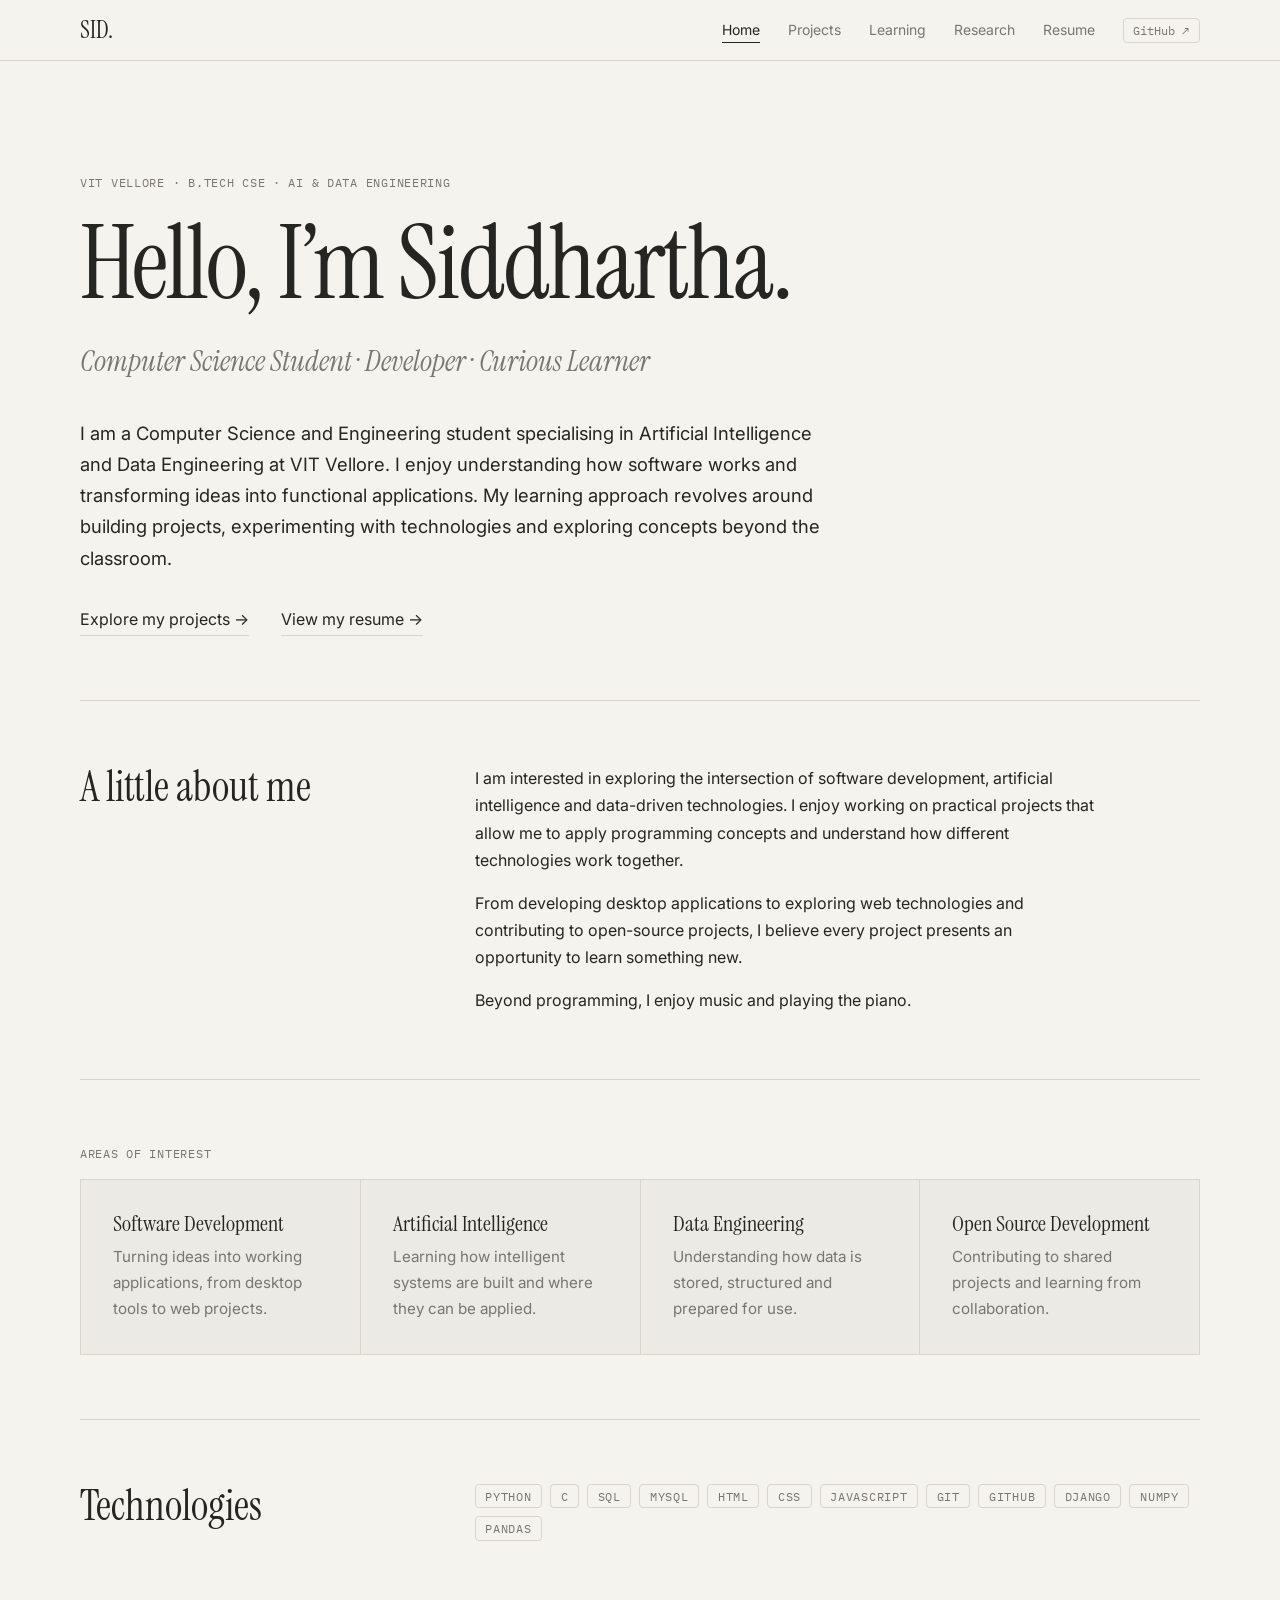
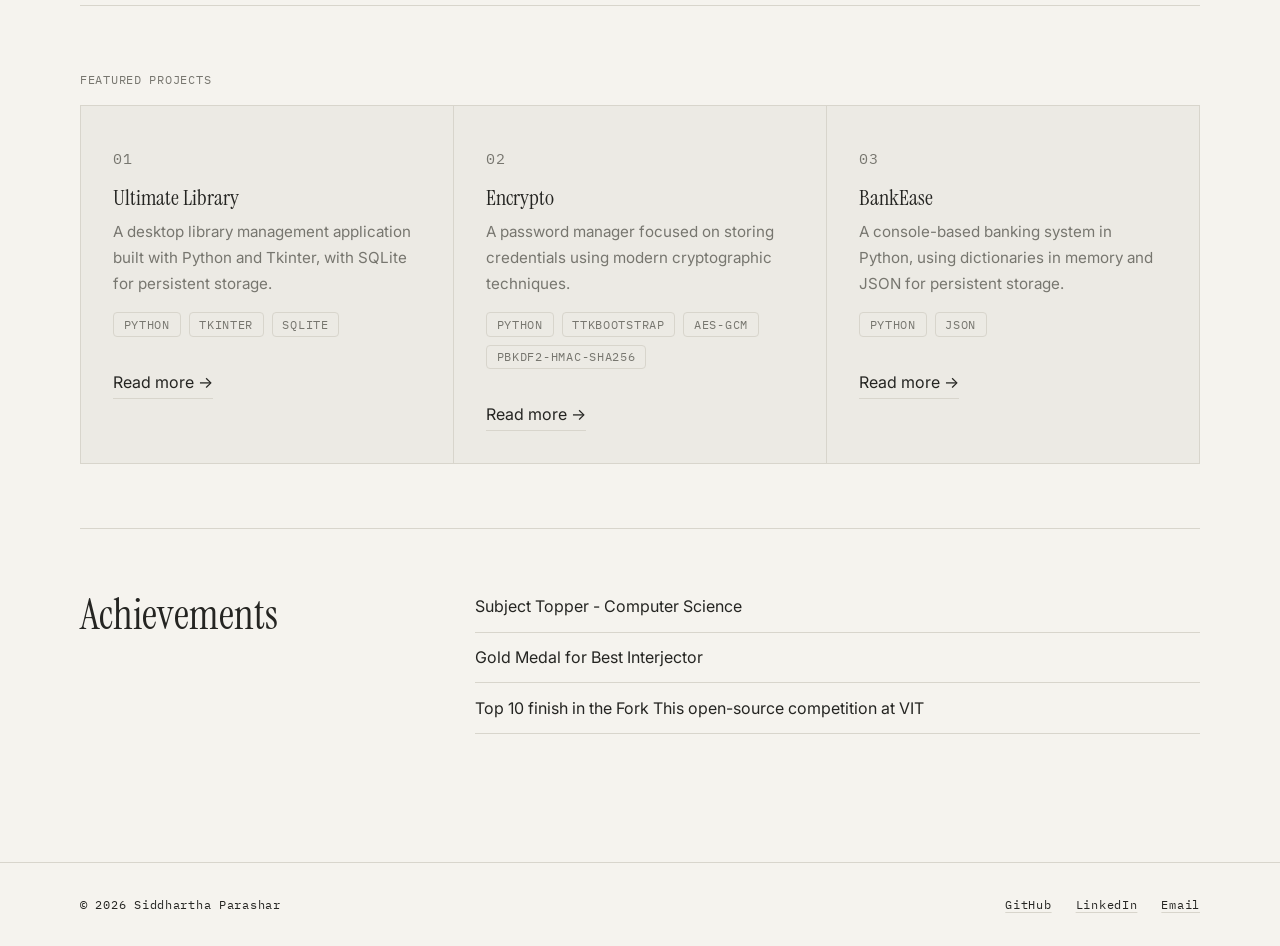
==== index.html @ c5055f8e "initial commit" ====
<!DOCTYPE html>
<html lang="en"><head><meta charset="utf-8"><meta name="viewport" content="width=device-width,initial-scale=1">
<title>Home — Siddhartha Parashar</title><meta name="description" content="Siddhartha Parashar — Computer Science student at VIT Vellore specialising in AI and Data Engineering.">
<link rel="icon" href="assets/images/favicon.svg" type="image/svg+xml">
<link rel="preconnect" href="https://fonts.googleapis.com"><link rel="preconnect" href="https://fonts.gstatic.com" crossorigin>
<link href="https://fonts.googleapis.com/css2?family=IBM+Plex+Mono:wght@400&family=Inter:wght@400;500&family=Instrument+Serif:ital@0;1&display=swap" rel="stylesheet">
<link rel="stylesheet" href="css/style.css"><link rel="stylesheet" href="css/components.css"><link rel="stylesheet" href="css/responsive.css">
</head><body class="">
<a class="skip" href="#main">Skip to content</a>
<header class="site-header"><div class="wrap nav">
<a class="brand" href="index.html">SID.</a>
<button class="menu-btn" aria-expanded="false" aria-controls="nav-list" aria-label="Toggle menu"><span></span><span></span></button>
<nav aria-label="Main"><ul id="nav-list"><li><a href="index.html" aria-current="page">Home</a></li><li><a href="projects.html">Projects</a></li><li><a href="learning.html">Learning</a></li><li><a href="writing.html">Research</a></li><li><a href="resume.html">Resume</a></li><li><a class="gh" href="https://github.com/me-sid/" rel="noopener">GitHub ↗</a></li></ul></nav>
</div></header>
<main id="main">
<section class="wrap hero reveal"><p class="mono label">VIT Vellore · B.Tech CSE · AI &amp; Data Engineering</p>
<h1>Hello, I’m Siddhartha.</h1><p class="sub">Computer Science Student · Developer · Curious Learner</p>
<p class="lede">I am a Computer Science and Engineering student specialising in Artificial Intelligence and Data Engineering at VIT Vellore. I enjoy understanding how software works and transforming ideas into functional applications. My learning approach revolves around building projects, experimenting with technologies and exploring concepts beyond the classroom.</p>
<p class="actions"><a class="arrow" href="projects.html">Explore my projects →</a><a class="arrow" href="resume.html">View my resume →</a></p></section>
<section class="wrap split reveal"><h2>A little about me</h2><div class="prose"><p>I am interested in exploring the intersection of software development, artificial intelligence and data-driven technologies. I enjoy working on practical projects that allow me to apply programming concepts and understand how different technologies work together.</p><p>From developing desktop applications to exploring web technologies and contributing to open-source projects, I believe every project presents an opportunity to learn something new.</p><p>Beyond programming, I enjoy music and playing the piano.</p></div></section>
<section class="wrap reveal"><p class="mono label">Areas of interest</p><div class="grid4"><div class="cell"><h3>Software Development</h3><p>Turning ideas into working applications, from desktop tools to web projects.</p></div><div class="cell"><h3>Artificial Intelligence</h3><p>Learning how intelligent systems are built and where they can be applied.</p></div><div class="cell"><h3>Data Engineering</h3><p>Understanding how data is stored, structured and prepared for use.</p></div><div class="cell"><h3>Open Source Development</h3><p>Contributing to shared projects and learning from collaboration.</p></div></div></section>
<section class="wrap split reveal"><h2>Technologies</h2><div><ul class="tags mono"><li>Python</li><li>C</li><li>SQL</li><li>MySQL</li><li>HTML</li><li>CSS</li><li>JavaScript</li><li>Git</li><li>GitHub</li><li>Django</li><li>NumPy</li><li>Pandas</li></ul></div></section>
<section class="wrap reveal"><p class="mono label">Featured projects</p><div class="grid3"><article class="card"><p class="mono label">01</p><h3>Ultimate Library</h3><p>A desktop library management application built with Python and Tkinter, with SQLite for persistent storage.</p><ul class="tags mono"><li>Python</li><li>Tkinter</li><li>SQLite</li></ul><a class="arrow" href="projects.html#p1">Read more →</a></article><article class="card"><p class="mono label">02</p><h3>Encrypto</h3><p>A password manager focused on storing credentials using modern cryptographic techniques.</p><ul class="tags mono"><li>Python</li><li>TtkBootstrap</li><li>AES-GCM</li><li>PBKDF2-HMAC-SHA256</li></ul><a class="arrow" href="projects.html#p2">Read more →</a></article><article class="card"><p class="mono label">03</p><h3>BankEase</h3><p>A console-based banking system in Python, using dictionaries in memory and JSON for persistent storage.</p><ul class="tags mono"><li>Python</li><li>JSON</li></ul><a class="arrow" href="projects.html#p3">Read more →</a></article></div></section>
<section class="wrap split reveal"><h2>Achievements</h2><ul class="rows"><li>Subject Topper - Computer Science</li><li>Gold Medal for Best Interjector</li><li>Top 10 finish in the Fork This open-source competition at VIT</li></ul></section></main>
<footer class="site-footer"><div class="wrap foot">
<p class="mono">© <span id="year">2026</span> Siddhartha Parashar</p>
<ul class="mono"><li><a href="https://github.com/me-sid/" rel="noopener">GitHub</a></li><li><a href="https://www.linkedin.com/in/siddhartha-parashar/" rel="noopener">LinkedIn</a></li><li><a href="mailto:siddhartha.parashar@gmail.com">Email</a></li></ul>
</div></footer>
<button class="to-top" aria-label="Back to top" hidden>↑</button>
<script src="js/main.js"></script><script src="js/animations.js"></script>
</body></html>
---- css/style.css ----
:root{--bg:#F5F3EE;--ink:#252522;--mute:#77766F;--line:#D8D5CC;--card:#ECEAE4;--accent:#A34E36;
--serif:"Instrument Serif",Georgia,serif;--sans:Inter,system-ui,sans-serif;--mono:"IBM Plex Mono",ui-monospace,monospace;
--s1:.5rem;--s2:1rem;--s3:2rem;--s4:4rem;--s5:7rem;--r:4px;--max:1120px}
*{box-sizing:border-box;margin:0}html{scroll-behavior:smooth}
body{background:var(--bg);color:var(--ink);font:400 1rem/1.7 var(--sans);-webkit-font-smoothing:antialiased;overflow-x:hidden}
h1,h2,h3{font-family:var(--serif);font-weight:400;line-height:1.1}
h1{font-size:clamp(3rem,8vw,6.5rem);letter-spacing:-.02em}h2{font-size:clamp(1.8rem,3.5vw,2.6rem)}h3{font-size:1.4rem}
a{color:inherit;text-decoration-color:var(--line);text-underline-offset:3px;transition:color .2s,text-decoration-color .2s}
a:hover{color:var(--accent);text-decoration-color:var(--accent)}
a:focus-visible,button:focus-visible{outline:2px solid var(--accent);outline-offset:3px}
ul,ol{list-style:none;padding:0}img{max-width:100%}
.wrap{width:min(var(--max),100% - 3rem);margin-inline:auto;padding-block:var(--s4);border-top:1px solid var(--line)}
.page-head,.hero{border-top:0}.hero{padding-block:var(--s5) var(--s4)}
.mono{font:400 .75rem/1.6 var(--mono);letter-spacing:.06em;text-transform:uppercase}
.label{color:var(--mute);margin-bottom:var(--s2)}.small{text-transform:none}
.lede{max-width:62ch;font-size:1.15rem;color:var(--ink);margin-top:var(--s3)}
.sub{font-family:var(--serif);font-style:italic;font-size:clamp(1.3rem,2.5vw,1.8rem);color:var(--mute);margin-top:var(--s2)}
.ph{color:var(--accent);font-style:italic;text-transform:none}
.skip{position:absolute;left:-999px}.skip:focus{left:1rem;top:1rem;background:var(--ink);color:var(--bg);padding:.5rem 1rem;z-index:99}
.reveal{opacity:0;transform:translateY(12px);transition:opacity .7s ease,transform .7s ease}.reveal.in{opacity:1;transform:none}
@media(prefers-reduced-motion:reduce){*{transition:none!important;scroll-behavior:auto!important}.reveal{opacity:1;transform:none}}
---- css/components.css ----
.site-header{position:sticky;top:0;z-index:10;background:rgba(245,243,238,.94);border-bottom:1px solid var(--line)}
.nav{display:flex;justify-content:space-between;align-items:center;padding-block:.9rem;border:0}
.brand{font:1.5rem var(--serif);text-decoration:none}
.nav ul{display:flex;gap:1.75rem;align-items:center}.nav nav a{font-size:.875rem;text-decoration:none;color:var(--mute);padding-block:.25rem;border-bottom:1px solid transparent}
.nav nav a:hover,.nav nav a[aria-current]{color:var(--ink);border-color:var(--ink)}.nav .gh{font:.75rem var(--mono);border:1px solid var(--line);border-radius:var(--r);padding:.25rem .6rem}
.menu-btn{display:none;background:none;border:0;width:40px;height:40px;cursor:pointer}.menu-btn span{display:block;height:1px;background:var(--ink);margin:7px 8px}
.arrow{display:inline-block;text-decoration:none;border-bottom:1px solid var(--line);padding-bottom:2px}.arrow:hover{border-color:var(--accent)}
.actions{display:flex;gap:2rem;flex-wrap:wrap;margin-top:var(--s3)}
.split{display:grid;grid-template-columns:1fr 2fr;gap:var(--s3)}.prose p+p{margin-top:var(--s2)}.prose{max-width:62ch}
.grid2,.grid3,.grid4{display:grid;gap:1px;background:var(--line);border:1px solid var(--line)}
.grid2{grid-template-columns:repeat(2,1fr)}.grid3{grid-template-columns:repeat(3,1fr)}.grid4{grid-template-columns:repeat(4,1fr)}
.cell,.card{background:var(--card);padding:var(--s3);transition:background .25s}.cell p,.card p{color:var(--mute);margin-top:var(--s1);font-size:.95rem}.card:hover{background:#E6E3DB}
.card .tags{margin-block:var(--s2)}.card .arrow{margin-top:var(--s2)}.card.event{border:1px solid var(--line);border-radius:var(--r)}
.tags{display:flex;flex-wrap:wrap;gap:.5rem}.tags li{border:1px solid var(--line);border-radius:var(--r);padding:.1rem .6rem;color:var(--mute)}
.rows li{padding:.7rem 0;border-bottom:1px solid var(--line)}.rows li:first-child{padding-top:0}
.dash li{padding-left:1.2rem;position:relative}.dash li::before{content:"–";position:absolute;left:0;color:var(--mute)}
.project{display:grid;grid-template-columns:1fr 1fr;gap:var(--s3);padding-block:var(--s4);border-top:1px solid var(--line)}.project:first-child{border-top:0}
.project:nth-child(even) .shot{order:2}
.pbody h2{margin-bottom:var(--s2)}.pbody .tags{margin-bottom:var(--s2)}.pbody h3{color:var(--mute);margin:var(--s2) 0 .25rem}.plink{margin-top:var(--s2)}
.shot{background:var(--card);border:1px dashed var(--line);border-radius:var(--r);display:grid;place-items:center;text-align:center;color:var(--mute);align-self:start;aspect-ratio:4/3}
.shot.slim{aspect-ratio:auto;min-height:140px;margin-top:var(--s3)}
.timeline{margin-top:var(--s3);border-left:1px solid var(--line);padding-left:var(--s3)}.timeline li{position:relative;padding-bottom:var(--s2)}
.timeline li::before{content:"";position:absolute;left:calc(-2rem - 4px);top:.7rem;width:7px;height:7px;border-radius:50%;background:var(--accent)}
.timeline li span{display:block;color:var(--mute)}.timeline.big{margin-top:0}.timeline.big li{padding-bottom:var(--s3)}.timeline.big p{color:var(--mute)}
.status{display:inline-flex;align-items:center;gap:.5rem;border:1px solid var(--line);border-radius:99px;padding:.2rem .8rem;margin-bottom:var(--s3)}
.status i{width:7px;height:7px;border-radius:50%;background:var(--accent)}.big{font-size:clamp(2.4rem,6vw,4.5rem)}
.btn{display:inline-block;font:.8rem var(--mono);border:1px solid var(--ink);border-radius:var(--r);padding:.6rem 1.1rem;background:none;color:var(--ink);cursor:pointer;text-decoration:none;text-transform:uppercase;letter-spacing:.05em}
.btn:hover{background:var(--ink);color:var(--bg)}.btn.is-disabled{border-color:var(--line);color:var(--mute);cursor:not-allowed}.btn.is-disabled:hover{background:none;color:var(--mute)}
.resume{padding-top:var(--s3)}.rrow{display:grid;grid-template-columns:1fr 3fr;gap:var(--s3);padding-block:var(--s2);border-bottom:1px solid var(--line)}.rrow p+p{margin-top:.5rem}.rrow h2{color:var(--mute);font-size:.75rem}
.site-footer{border-top:1px solid var(--line);margin-top:var(--s4)}.foot{display:flex;justify-content:space-between;gap:1rem;flex-wrap:wrap;border:0;padding-block:var(--s3)}.foot ul{display:flex;gap:1.5rem;flex-wrap:wrap}.foot .mono{text-transform:none}
.to-top{position:fixed;right:1.25rem;bottom:1.25rem;width:44px;height:44px;border:1px solid var(--line);border-radius:var(--r);background:var(--bg);cursor:pointer;font-size:1.1rem}.to-top:hover{border-color:var(--accent);color:var(--accent)}.to-top[hidden]{display:none}
@media print{.site-header,.site-footer,.to-top,.noprint{display:none!important}body{background:#fff;font-size:10.5pt;line-height:1.4}.reveal{opacity:1!important;transform:none!important}.wrap{width:100%;padding-block:.4rem;border:0}h1{font-size:28pt}.rrow{break-inside:avoid;padding-block:.35rem}a{text-decoration:none}}

.grid2 .card:last-child:nth-child(odd){grid-column:1/-1}
---- css/responsive.css ----
@media(max-width:900px){.grid3,.grid4{grid-template-columns:1fr 1fr}.project,.split,.rrow{grid-template-columns:1fr}.project:nth-child(even) .shot{order:0}}
@media(max-width:700px){
.menu-btn{display:block}.nav nav{position:absolute;top:100%;left:0;right:0;background:var(--bg);border-bottom:1px solid var(--line);display:none}
.nav nav.open{display:block}.nav ul{flex-direction:column;align-items:flex-start;gap:0;padding:1rem 1.5rem}.nav nav li{width:100%;padding-block:.6rem;border-bottom:1px solid var(--line)}
.grid2,.grid3,.grid4{grid-template-columns:1fr}.hero{padding-block:var(--s4) var(--s3)}.wrap{padding-block:var(--s3)}.timeline{padding-left:1.5rem}.timeline li::before{left:calc(-1.5rem - 4px)}.actions{gap:1rem;flex-direction:column}}
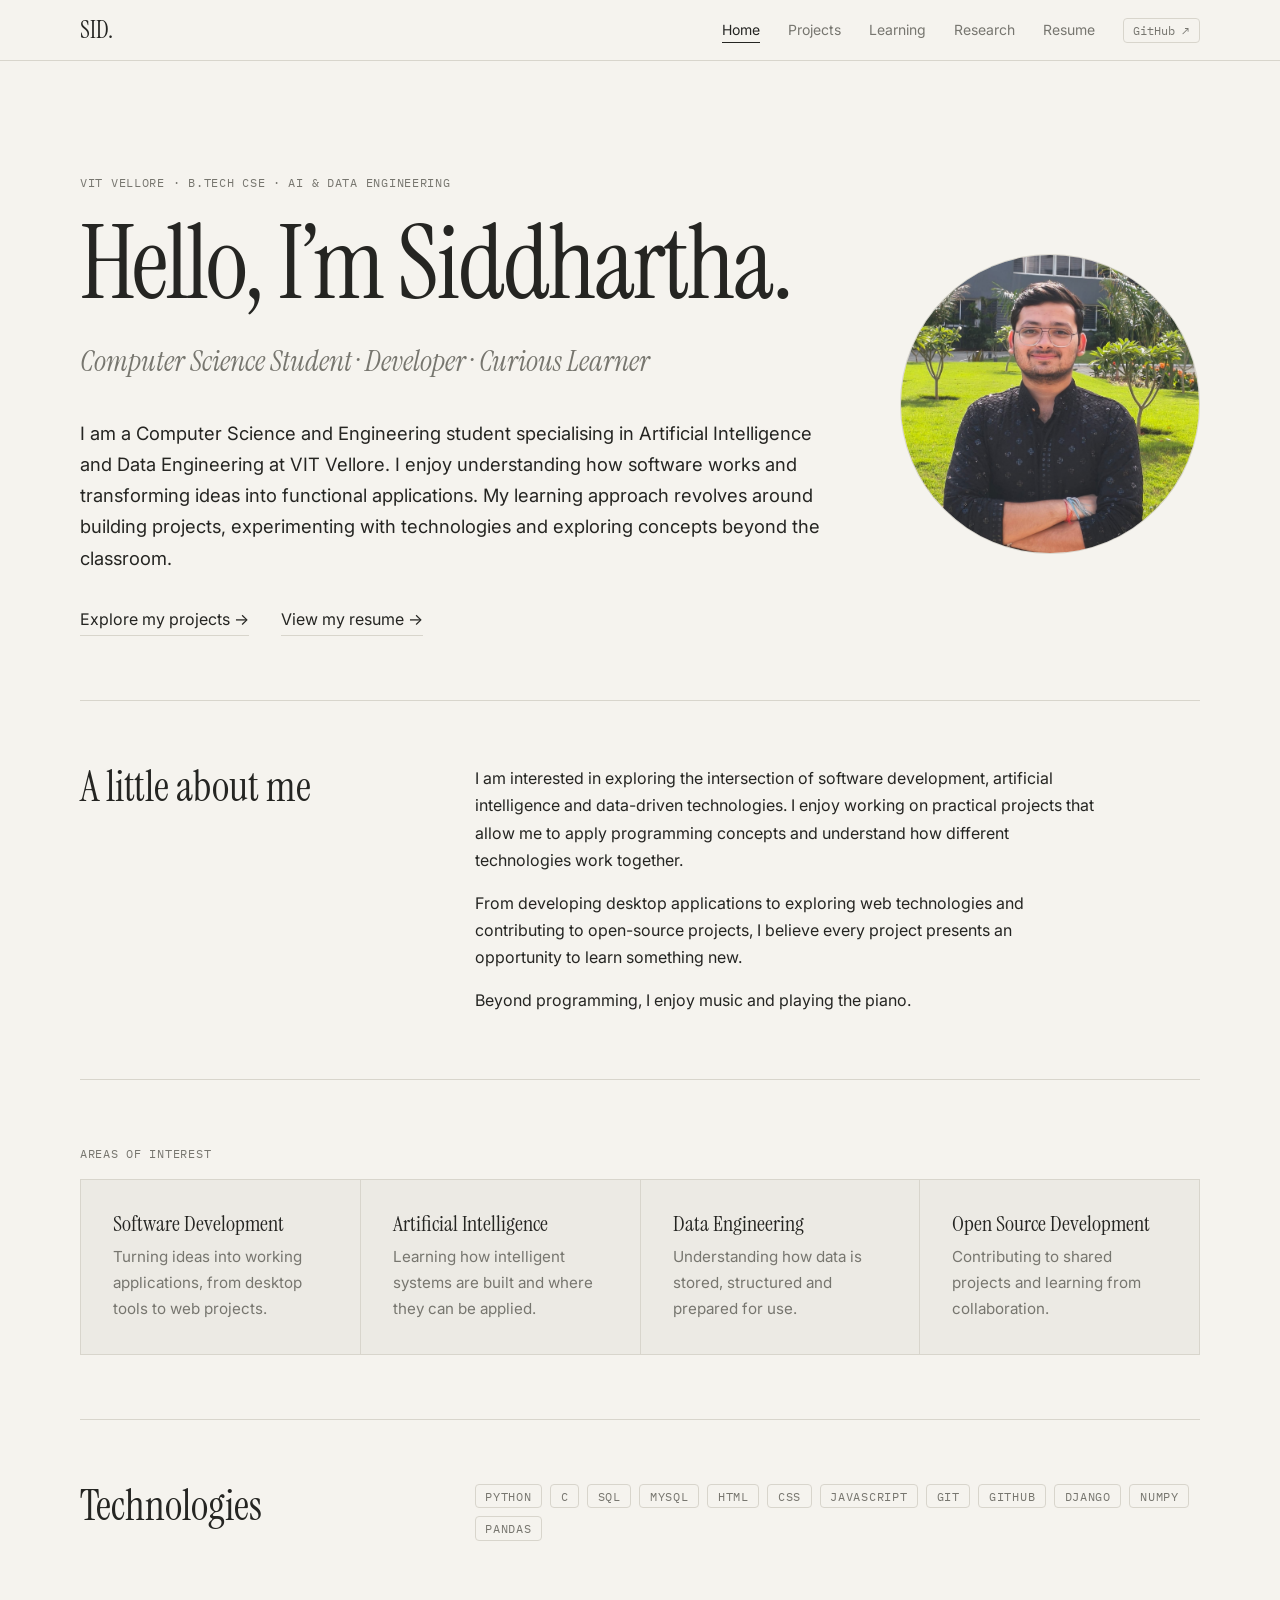
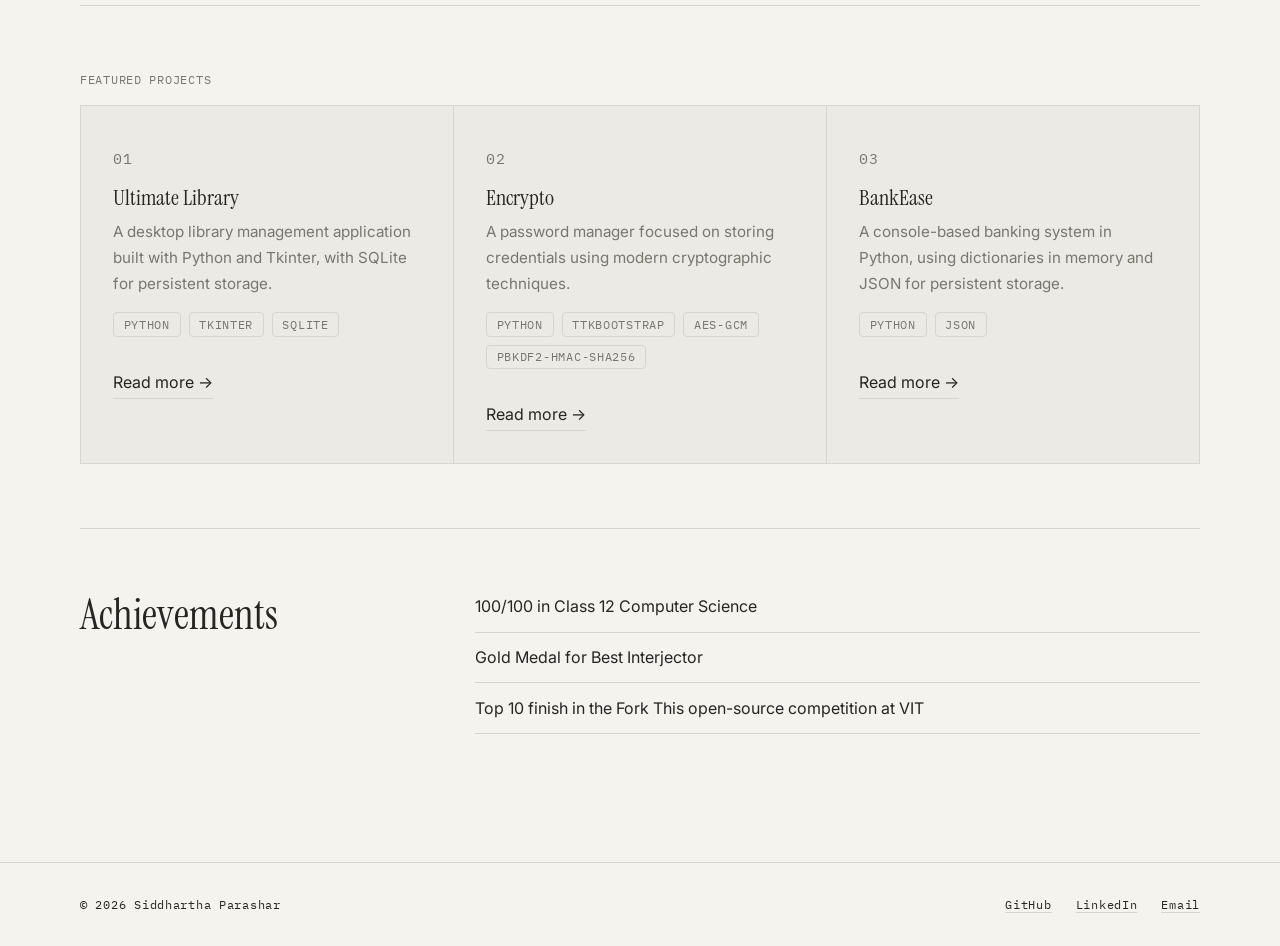
==== commit f2673316: "home page enhanced" ====
--- a/index.html
+++ b/index.html
@@ -5,6 +5,12 @@
 <link rel="preconnect" href="https://fonts.googleapis.com"><link rel="preconnect" href="https://fonts.gstatic.com" crossorigin>
 <link href="https://fonts.googleapis.com/css2?family=IBM+Plex+Mono:wght@400&family=Inter:wght@400;500&family=Instrument+Serif:ital@0;1&display=swap" rel="stylesheet">
 <link rel="stylesheet" href="css/style.css"><link rel="stylesheet" href="css/components.css"><link rel="stylesheet" href="css/responsive.css">
+<style>
+.hero{display:grid;grid-template-columns:minmax(0,1fr) auto;column-gap:var(--s4);align-items:start}
+.hero>*{grid-column:1}
+.hero>.hero-photo{grid-column:2;grid-row:1/span 5;width:clamp(200px,24vw,300px);aspect-ratio:1;border-radius:50%;object-fit:cover;border:1px solid var(--line);align-self:center;background:var(--card)}
+@media(max-width:900px){.hero{grid-template-columns:1fr}.hero>.hero-photo{grid-column:1;grid-row:auto;order:-1;width:160px;margin-bottom:var(--s3);align-self:start}}
+</style>
 </head><body class="">
 <a class="skip" href="#main">Skip to content</a>
 <header class="site-header"><div class="wrap nav">
@@ -13,7 +19,7 @@
 <nav aria-label="Main"><ul id="nav-list"><li><a href="index.html" aria-current="page">Home</a></li><li><a href="projects.html">Projects</a></li><li><a href="learning.html">Learning</a></li><li><a href="writing.html">Research</a></li><li><a href="resume.html">Resume</a></li><li><a class="gh" href="https://github.com/me-sid/" rel="noopener">GitHub ↗</a></li></ul></nav>
 </div></header>
 <main id="main">
-<section class="wrap hero reveal"><p class="mono label">VIT Vellore · B.Tech CSE · AI &amp; Data Engineering</p>
+<section class="wrap hero reveal"><img class="hero-photo" src="assets/images/picture.jpeg" alt="Portrait of Siddhartha Parashar" width="300" height="300" fetchpriority="high"><p class="mono label">VIT Vellore · B.Tech CSE · AI &amp; Data Engineering</p>
 <h1>Hello, I’m Siddhartha.</h1><p class="sub">Computer Science Student · Developer · Curious Learner</p>
 <p class="lede">I am a Computer Science and Engineering student specialising in Artificial Intelligence and Data Engineering at VIT Vellore. I enjoy understanding how software works and transforming ideas into functional applications. My learning approach revolves around building projects, experimenting with technologies and exploring concepts beyond the classroom.</p>
 <p class="actions"><a class="arrow" href="projects.html">Explore my projects →</a><a class="arrow" href="resume.html">View my resume →</a></p></section>
@@ -21,7 +27,7 @@
 <section class="wrap reveal"><p class="mono label">Areas of interest</p><div class="grid4"><div class="cell"><h3>Software Development</h3><p>Turning ideas into working applications, from desktop tools to web projects.</p></div><div class="cell"><h3>Artificial Intelligence</h3><p>Learning how intelligent systems are built and where they can be applied.</p></div><div class="cell"><h3>Data Engineering</h3><p>Understanding how data is stored, structured and prepared for use.</p></div><div class="cell"><h3>Open Source Development</h3><p>Contributing to shared projects and learning from collaboration.</p></div></div></section>
 <section class="wrap split reveal"><h2>Technologies</h2><div><ul class="tags mono"><li>Python</li><li>C</li><li>SQL</li><li>MySQL</li><li>HTML</li><li>CSS</li><li>JavaScript</li><li>Git</li><li>GitHub</li><li>Django</li><li>NumPy</li><li>Pandas</li></ul></div></section>
 <section class="wrap reveal"><p class="mono label">Featured projects</p><div class="grid3"><article class="card"><p class="mono label">01</p><h3>Ultimate Library</h3><p>A desktop library management application built with Python and Tkinter, with SQLite for persistent storage.</p><ul class="tags mono"><li>Python</li><li>Tkinter</li><li>SQLite</li></ul><a class="arrow" href="projects.html#p1">Read more →</a></article><article class="card"><p class="mono label">02</p><h3>Encrypto</h3><p>A password manager focused on storing credentials using modern cryptographic techniques.</p><ul class="tags mono"><li>Python</li><li>TtkBootstrap</li><li>AES-GCM</li><li>PBKDF2-HMAC-SHA256</li></ul><a class="arrow" href="projects.html#p2">Read more →</a></article><article class="card"><p class="mono label">03</p><h3>BankEase</h3><p>A console-based banking system in Python, using dictionaries in memory and JSON for persistent storage.</p><ul class="tags mono"><li>Python</li><li>JSON</li></ul><a class="arrow" href="projects.html#p3">Read more →</a></article></div></section>
-<section class="wrap split reveal"><h2>Achievements</h2><ul class="rows"><li>Subject Topper - Computer Science</li><li>Gold Medal for Best Interjector</li><li>Top 10 finish in the Fork This open-source competition at VIT</li></ul></section></main>
+<section class="wrap split reveal"><h2>Achievements</h2><ul class="rows"><li>100/100 in Class 12 Computer Science</li><li>Gold Medal for Best Interjector</li><li>Top 10 finish in the Fork This open-source competition at VIT</li></ul></section></main>
 <footer class="site-footer"><div class="wrap foot">
 <p class="mono">© <span id="year">2026</span> Siddhartha Parashar</p>
 <ul class="mono"><li><a href="https://github.com/me-sid/" rel="noopener">GitHub</a></li><li><a href="https://www.linkedin.com/in/siddhartha-parashar/" rel="noopener">LinkedIn</a></li><li><a href="mailto:siddhartha.parashar@gmail.com">Email</a></li></ul>
